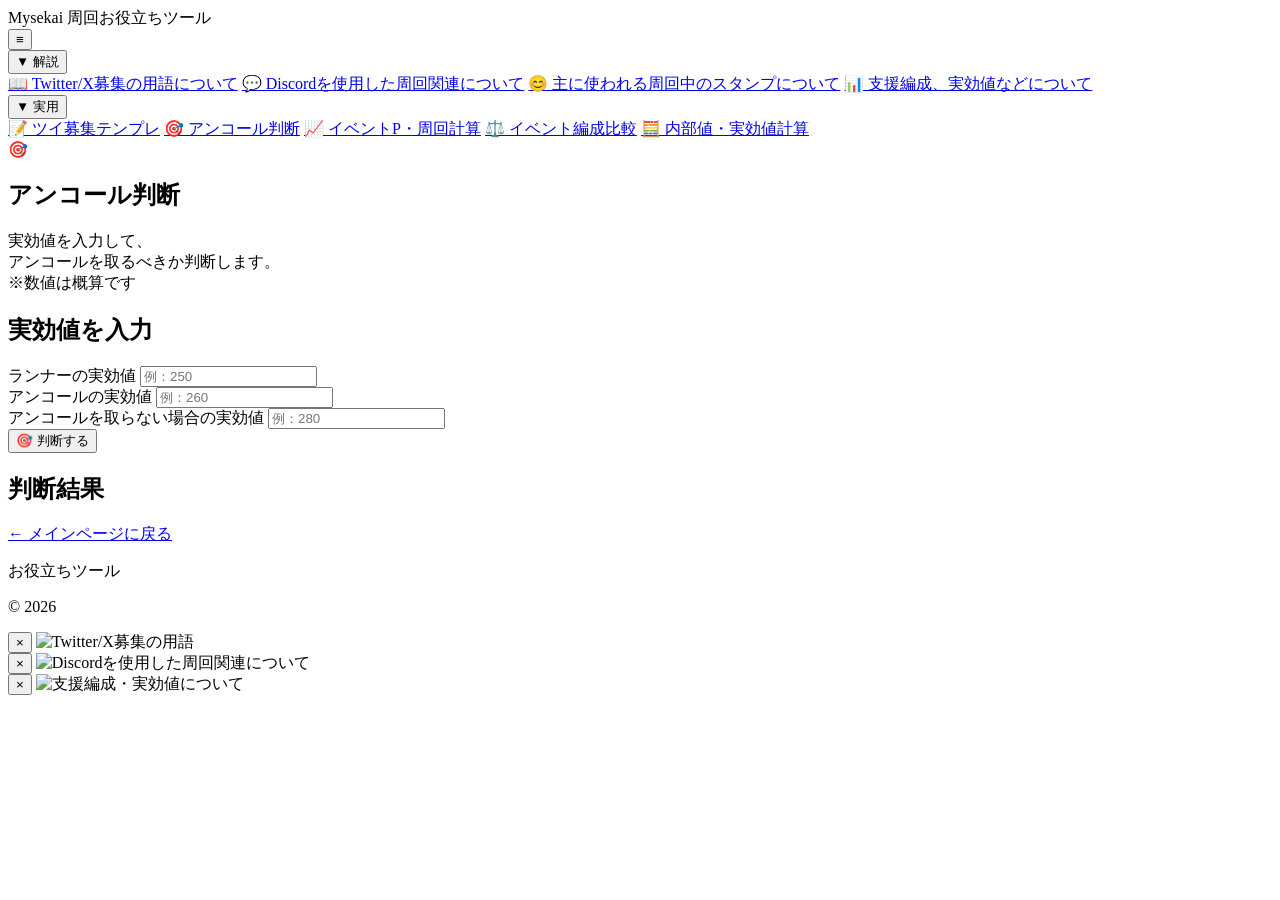
==== encore.html @ a8d65b5f "Add files via upload" ====
<!DOCTYPE html>
<html lang="ja">
<head>
    <meta charset="UTF-8">
    <meta name="viewport" content="width=device-width, initial-scale=1.0">
    <title>アンコール判断｜お役立ちツール</title>
    <link rel="stylesheet" href="css/style.css">
</head>

<body>
    <header class="header">
        <div class="header-inner">
            <div class="site-logo">
                <span class="logo-main">Mysekai</span>
                <span class="logo-sub">周回お役立ちツール</span>
            </div>

            <button class="menu-button" id="menu-button">≡</button>
            <div class="header-menu" id="header-menu">

                <div class="menu-section">
                    <button class="menu-section-button">▼ 解説</button>
                    <div class="menu-items">
                        <a href="#" id="twitter-terms-button">📖 Twitter/X募集の用語について</a>
                        <a href="#" id="discord-guide-button">💬 Discordを使用した周回関連について</a>
                        <a href="index.html">😊 主に使われる周回中のスタンプについて</a>
                        <a href="#" id="support-guide-button">📊 支援編成、実効値などについて</a>
                    </div>
                </div>
                
                <div class="menu-section">
                    <button class="menu-section-button">▼ 実用</button>
                    <div class="menu-items">
                        <a href="template.html">📝 ツイ募集テンプレ</a>
                        <a href="encore.html">🎯 アンコール判断</a>
                        <a href="event.html">📈 イベントP・周回計算</a>
                        <a href="event_compare.html">⚖️ イベント編成比較</a>
                        <a href="internal.html">🧮 内部値・実効値計算</a>
                    </div>
                </div>
            </div>   
    </header>

    <!-- メイン -->
    <main class="main">
        <section class="tool-page">
            <!-- タイトル -->
            <div class="tool-page-header">
                <div class="hero-icon">🎯</div>
                <h1>アンコール判断</h1>
                <p>
                    実効値を入力して、<br>
                    アンコールを取るべきか判断します。<br>
                    ※数値は概算です
                </p>
            </div>

            <!-- 入力 -->
            <div class="tool-card">
                <h2>実効値を入力</h2>
                <!-- ランナー -->
                <div class="form-group">
                    <label for="runner-value">
                        ランナーの実効値
                    </label>
                    <input
                        type="number"
                        id="runner-value"
                        placeholder="例：250"
                    >

                </div>

                <!-- アンコール -->
                <div class="form-group">
                    <label for="encore-value">
                        アンコールの実効値
                    </label>
                    <input
                        type="number"
                        id="encore-value"
                        placeholder="例：260"
                    >
                </div>

                <!-- 比較する編成 -->
                <div class="form-group">
                    <label for="other-value">
                        アンコールを取らない場合の実効値
                    </label>
                    <input
                        type="number"
                        id="other-value"
                        placeholder="例：280"
                    >
                </div>

                <!-- 計算 -->
                <button
                    id="calculate-button"
                    class="tool-main-button"
                >
                    🎯 判断する
                </button>

            </div>

            <!-- 結果 -->
            <div
                class="tool-card result-card"
                id="result-area"
            >
                <h2>判断結果</h2>
                <div id="result-content"></div>
            </div>

            <!-- 戻る -->
            <div class="back-link-area">
                <a href="index.html">
                    ← メインページに戻る
                </a>
            </div>
        </section>
    </main>

    <footer class="footer">
        <p>
            お役立ちツール
        </p>
        <p class="copyright">
            © 2026
        </p>
    </footer>

    <script src="js/encore.js"></script>
    <script src="js/main.js"></script>
    <div class="image-modal" id="twitter-terms-modal">
        <div class="image-modal-content">
            <button class="image-modal-close" id="twitter-terms-close">×</button>
            <img src="images/Twitter_text.png" alt="Twitter/X募集の用語">
        </div>
    </div>
    <div class="image-modal" id="discord-guide-modal">
        <div class="image-modal-content">
            <button class="image-modal-close" id="discord-guide-close">×</button>
            <img src="images/Discord_text.png" alt="Discordを使用した周回関連について">
        </div>
    </div>
    <div class="image-modal" id="support-guide-modal">
        <div class="image-modal-content">
            <button class="image-modal-close" id="support-guide-close">×</button>
            <img src="images/Sien_text.png" alt="支援編成・実効値について">
        </div>
    </div>
</body>
</html>
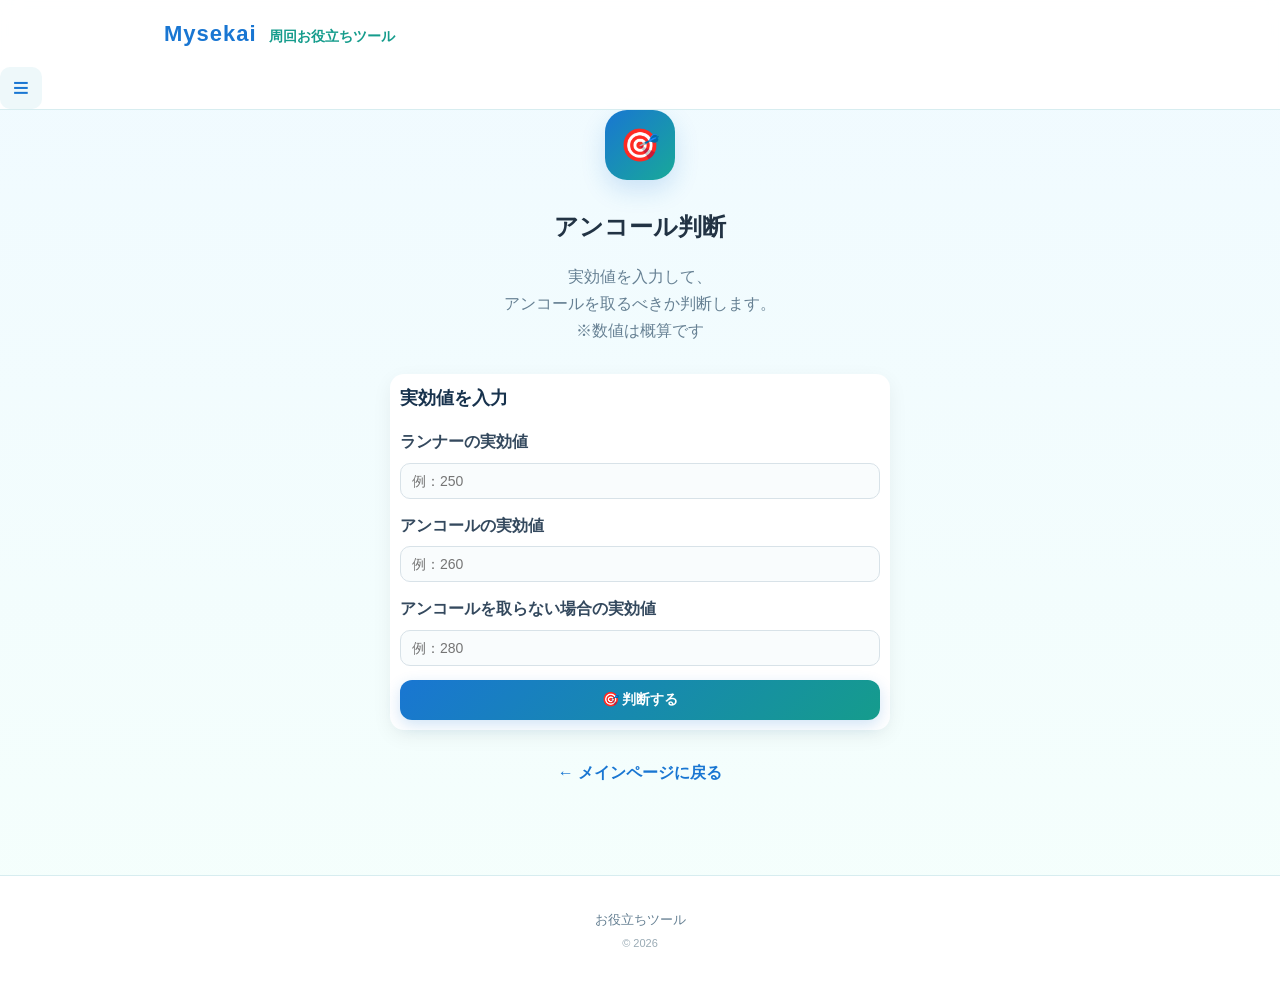
==== commit 232b96c3: "Add files via upload" ====
--- a/encore.html
+++ b/encore.html
@@ -10,7 +10,7 @@
 <body>
     <header class="header">
         <div class="header-inner">
-            <div class="site-logo">
+            <a href="index.html" class="site-logo">
                 <span class="logo-main">Mysekai</span>
                 <span class="logo-sub">周回お役立ちツール</span>
             </div>
--- a/css/style.css
+++ b/css/style.css
@@ -0,0 +1,763 @@
+* {
+    box-sizing: border-box;
+}
+html {
+    scroll-behavior: smooth;
+}
+body {
+    margin: 0;
+    font-family:
+        -apple-system,
+        BlinkMacSystemFont,
+        "Segoe UI",
+        "Noto Sans JP",
+        sans-serif;
+    color: #17324d;
+    background:
+        linear-gradient(
+            180deg,
+            #f0faff 0%,
+            #f5fffc 100%
+        );
+    line-height: 1.6;
+}
+
+/* =========================
+   ヘッダー
+========================= */
+.header {
+    position: sticky;
+    top: 0;
+    z-index: 100;
+    background: rgba(255, 255, 255, 0.94);
+    border-bottom: 1px solid #d7edf0;
+    backdrop-filter: blur(10px);
+}
+
+.header-inner {
+    max-width: 1000px;
+    margin: 0 auto;
+    padding: 16px 24px;
+    display: flex;
+    align-items: center;
+    justify-content: space-between;
+}
+
+.site-logo {
+    display: flex;
+    align-items: baseline;
+    gap: 12px;
+}
+
+.logo-main {
+    font-size: 22px;
+    font-weight: 800;
+    letter-spacing: 1px;
+    color: #1976d2;
+}
+
+.logo-sub {
+    font-size: 14px;
+    font-weight: 600;
+    color: #159c8c;
+}
+
+/* =========================
+   ヘッダーナビ
+========================= */
+.header-nav {
+    display: flex;
+    align-items: center;
+    gap: 6px;
+}
+
+.nav-button {
+    padding: 9px 16px;
+    border: none;
+    border-radius: 10px;
+    background: transparent;
+    font-size: 14px;
+    font-weight: 700;
+    color: #668093;
+    cursor: pointer;
+    transition: 0.2s;
+}
+
+.nav-button:hover {
+    color: #1976d2;
+    background: #eef8fa;
+}
+
+.nav-button.active {
+    color: #ffffff;
+    background: linear-gradient(
+        135deg,
+        #1976d2,
+        #159c8c
+    );
+    box-shadow:
+        0 4px 12px rgba(25, 118, 210, 0.18);
+}
+/* =========================
+   メイン
+========================= */
+.main {
+    max-width: 1000px;
+    margin: 0 auto;
+    padding: 0 24px 60px;
+}
+
+/* =========================
+   ヒーロー
+========================= */
+.hero {
+    text-align: center;
+    padding: 70px 20px 50px;
+}
+
+.hero-icon {
+    display: inline-flex;
+    align-items: center;
+    justify-content: center;
+    width: 70px;
+    height: 70px;
+    margin-bottom: 18px;
+    font-size: 32px;
+    border-radius: 22px;
+    background: linear-gradient(
+        135deg,
+        #1976d2,
+        #18a999
+    );
+    box-shadow:
+        0 10px 25px rgba(25, 118, 210, 0.18);
+}
+
+.hero h1 {
+    margin: 0;
+    font-size: clamp(30px, 5vw, 46px);
+    line-height: 1.25;
+    letter-spacing: 1px;
+    color: #163b5c;
+}
+
+.hero p {
+    margin: 20px 0 0;
+    font-size: 16px;
+    color: #668093;
+}
+
+/* =========================
+   セクション
+========================= */
+.content {
+    margin-bottom: 55px;
+}
+
+.content h2 {
+    margin: 0;
+    font-size: 27px;
+    color: #173f60;
+}
+
+.section-description {
+    margin: 8px 0 25px;
+    color: #708696;
+    font-size: 14px;
+}
+
+/* =========================
+   カード
+========================= */
+.card-grid {
+    display: grid;
+    grid-template-columns:
+        repeat(2, minmax(0, 1fr));
+    gap: 16px;
+}
+
+.menu-card {
+    position: relative;
+    display: flex;
+    align-items: center;
+    gap: 16px;
+    min-height: 120px;
+    padding: 20px 48px 20px 20px;
+    text-decoration: none;
+    color: inherit;
+    background: #ffffff;
+    border: 1px solid #dceef1;
+    border-radius: 18px;
+    box-shadow:
+        0 5px 18px rgba(30, 100, 120, 0.06);
+    transition:
+        transform 0.2s,
+        box-shadow 0.2s,
+        border-color 0.2s;
+}
+
+.menu-card:hover {
+    transform: translateY(-3px);
+    border-color: #72cfc5;
+    box-shadow:
+        0 10px 25px rgba(30, 100, 120, 0.12);
+}
+
+/* アイコン */
+.card-icon {
+    display: flex;
+    align-items: center;
+    justify-content: center;
+    flex-shrink: 0;
+    width: 54px;
+    height: 54px;
+    border-radius: 15px;
+    font-size: 25px;
+    background: #eaf8fa;
+}
+
+/* テキスト */
+.card-text {
+    min-width: 0;
+}
+
+.card-text h3 {
+    margin: 0 0 5px;
+    font-size: 17px;
+    color: #1d496b;
+}
+
+.card-text p {
+    margin: 0;
+    font-size: 13px;
+    color: #7a909e;
+}
+
+/* 矢印 */
+.arrow {
+    position: absolute;
+    right: 20px;
+    font-size: 28px;
+    color: #54b8ad;
+    transition: transform 0.2s;
+}
+
+.menu-card:hover .arrow {
+    transform: translateX(4px);
+}
+
+/* =========================
+   実用カード
+========================= */
+
+.practical-card {
+    border-color: #d3ece7;
+}
+.practical-card .card-icon {
+    background: #e7f8f4;
+}
+
+/* =========================
+   フッター
+========================= */
+.footer {
+    padding: 30px 20px;
+    text-align: center;
+    border-top: 1px solid #d7edf0;
+    background: #ffffff;
+    color: #668093;
+}
+
+.footer p {
+    margin: 4px 0;
+    font-size: 13px;
+}
+
+.footer .copyright {
+    font-size: 11px;
+    color: #9aabb5;
+}
+
+/* =========================
+   スマホ対応
+========================= */
+@media (max-width: 700px) {
+    .header-inner {
+        flex-direction: column;
+        align-items: stretch;
+        gap: 8px;
+        padding: 12px 14px;
+    }
+    .site-logo {
+        gap: 8px;
+        justify-content: center;
+    }
+    .header-nav {
+        width: 100%;
+    }
+    .nav-button {
+        flex: 1;
+        padding: 9px 8px;
+    }
+    .logo-main {
+        font-size: 18px;
+    }
+    .logo-sub {
+        font-size: 12px;
+    }
+    .main {
+        padding: 0 14px 45px;
+    }
+    .hero {
+        padding: 50px 10px 35px;
+    }
+    .hero-icon {
+        width: 60px;
+        height: 60px;
+
+        border-radius: 18px;
+
+        font-size: 28px;
+    }
+    .hero h1 {
+        font-size: 32px;
+    }
+    .hero p {
+        font-size: 14px;
+    }
+    .content h2 {
+        font-size: 23px;
+    }
+    .card-grid {
+        grid-template-columns: 1fr;
+    }
+    .menu-card {
+        min-height: 105px;
+
+        padding: 17px 45px 17px 16px;
+    }
+    .card-icon {
+        width: 48px;
+        height: 48px;
+
+        font-size: 22px;
+    }
+    .card-text h3 {
+        font-size: 16px;
+    }
+    .card-text p {
+        font-size: 12px;
+    }
+}
+/* =========================
+   タブ切り替え
+========================= */
+.tab-content {
+    display: none;
+}
+
+.tab-content.active {
+    display: block;
+}
+
+/* =====================
+   ツイ募集テンプレ
+   ===================== */
+.tool-page {
+    max-width: 500px;
+    margin: 0 auto;
+}
+
+.tool-page-header {
+    text-align: center;
+    margin-bottom: 30px;
+}
+
+.tool-page-header h1 {
+    margin: 10px 0;
+    font-size: 24px;
+    color: #234;
+}
+
+.tool-page-header p {
+    color: #668093;
+    line-height: 1.7;
+}
+
+/* 戻るボタン */
+.back-button {
+    padding: 9px 16px;
+    border-radius: 10px;
+    text-decoration: none;
+    color: #1976d2;
+    background: #eef8fa;
+    font-weight: 700;
+    font-size: 14px;
+}
+
+/* ツールカード */
+.tool-card {
+    background: #ffffff;
+    border-radius: 14px;
+    padding: 10px;
+    margin-bottom: 12px;
+    box-shadow:
+        0 6px 20px rgba(0, 0, 0, 0.06);
+}
+
+.tool-card h2 {
+    margin-top: 0;
+    margin-bottom: 16px;
+    font-size: 18px;
+}
+
+/* 入力欄 */
+.form-group {
+    margin-bottom: 14px;
+}
+
+.form-group label {
+    display: block;
+    margin-bottom: 8px;
+    font-weight: 700;
+    color: #34495e;
+}
+
+.form-group input,
+.form-group select,
+.form-group textarea {
+    width: 100%;
+    box-sizing: border-box;
+    padding: 9px 11px;
+    border: 1px solid #d8e2e8;
+    border-radius: 10px;
+    background: #f9fcfd;
+    font-size: 14px;
+    font-family: inherit;
+    outline: none;
+    transition: 0.2s;
+}
+
+.form-group input:focus,
+.form-group select:focus,
+.form-group textarea:focus {
+    border-color: #1976d2;
+    box-shadow:
+        0 0 0 3px rgba(25, 118, 210, 0.1);
+}
+
+.form-group textarea {
+    min-height: 130px;
+    resize: vertical;
+    line-height: 1.7;
+}
+
+.input-note {
+    margin: 6px 0 0;
+    font-size: 12px;
+    color: #8a9aa5;
+}
+
+/* 作成ボタン */
+.tool-main-button {
+    width: 100%;
+    padding: 11px;
+    border: none;
+    border-radius: 12px;
+    background: linear-gradient(
+        135deg,
+        #1976d2,
+        #159c8c
+    );
+    color: white;
+    font-size: 14px;
+    font-weight: 700;
+    cursor: pointer;
+    box-shadow:
+        0 5px 15px rgba(25, 118, 210, 0.2);
+
+    transition: 0.2s;
+}
+
+.tool-main-button:hover {
+    transform: translateY(-1px);
+}
+
+/* 結果 */
+.result-card {
+    display: none;
+}
+
+.result-card.show {
+    display: block;
+}
+
+#result-text {
+    width: 100%;
+    min-height: 180px;
+    box-sizing: border-box;
+    padding: 14px;
+    border: 1px solid #d8e2e8;
+    border-radius: 10px;
+    background: #f9fcfd;
+    font-family: inherit;
+    font-size: 14px;
+    line-height: 1.7;
+    resize: vertical;
+}
+
+/* 結果ボタン */
+.result-buttons {
+    display: flex;
+    gap: 10px;
+    margin-top: 12px;
+}
+
+.tool-sub-button,
+.tool-x-button {
+    flex: 1;
+    padding: 12px;
+    border: none;
+    border-radius: 10px;
+    font-size: 14px;
+    font-weight: 700;
+    cursor: pointer;
+}
+
+.tool-sub-button {
+    background: #eef3f6;
+    color: #526674;
+}
+
+.tool-x-button {
+    background: #111111;
+    color: #ffffff;
+}
+
+/* 下の戻るリンク */
+.back-link-area {
+    text-align: center;
+    margin: 30px 0;
+}
+
+.back-link-area a {
+    color: #1976d2;
+    text-decoration: none;
+    font-weight: 700;
+}
+
+/* スマホ */
+@media (max-width: 700px) {
+    .tool-page {
+        width: 100%;
+    }
+    .tool-page-header h1 {
+        font-size: 24px;
+    }
+    .tool-card {
+        padding: 20px 16px;
+        border-radius: 14px;
+    }
+    .result-buttons {
+        flex-direction: column;
+    }
+}
+
+
+/* =====================
+   アンコール判断
+   ===================== */
+.encore-result {
+    text-align: center;
+}
+
+.encore-result-main {
+    font-size: 20px;
+    font-weight: 700;
+    margin-bottom: 16px;
+    color: #1976d2;
+}
+
+.encore-result-value {
+    padding: 12px;
+    margin-bottom: 15px;
+    border-radius: 10px;
+    background: #eef8fa;
+    color: #526674;
+}
+
+.encore-result-value strong {
+    font-size: 24px;
+    color: #159c8c;
+}
+
+.encore-result p {
+    margin: 0;
+    line-height: 1.7;
+    font-size: 14px;
+    color: #668093;
+}
+
+/* ヘッダーメニュー */
+.header {
+    position: relative;
+}
+
+.menu-button {
+    width: 42px;
+    height: 42px;
+    border: none;
+    border-radius: 10px;
+    background: #eef8fa;
+    color: #1976d2;
+    font-size: 28px;
+    font-weight: 700;
+    cursor: pointer;
+}
+
+.menu-button:hover {
+    background: #dff2f5;
+}
+
+.header-menu {
+    position: absolute;
+    top: 65px;
+    right: 20px;
+    width: 280px;
+    padding: 4px;
+    background: #ffffff;
+    border-radius: 10px;
+    box-shadow: 0 8px 25px rgba(0, 0, 0, 0.15);
+    display: none;
+    z-index: 1000;
+}
+
+.header-menu.show {
+    display: block;
+}
+
+.menu-section {
+    margin: 0;
+}
+
+.menu-section-button {
+    width: 100%;
+    padding: 7px 10px;
+    border: none;
+    background: transparent;
+    text-align: left;
+    font-size: 14px;
+    font-weight: 700;
+    color: #34495e;
+    cursor: pointer;
+    border-radius: 6px;
+}
+
+.menu-section-button:hover {
+    background: #eef8fa;
+}
+
+.menu-items {
+    display: none;
+}
+
+.menu-items.show {
+    display: block;
+}
+
+.menu-items a {
+    display: block;
+    padding: 5px 10px 5px 24px;
+    text-decoration: none;
+    color: #668093;
+    font-size: 13px;
+    line-height: 1.4;
+    border-radius: 5px;
+}
+
+.menu-items a:hover {
+    background: #eef8fa;
+    color: #1976d2;
+}
+
+@media (max-width: 700px) {
+    .header-menu {
+        top: 62px;
+        left: 14px;
+        right: 14px;
+        width: auto;
+    }
+}
+/* 画像ポップアップ */
+.image-modal {
+    position: fixed;
+    inset: 0;
+    display: none;
+    align-items: center;
+    justify-content: center;
+    padding: 20px;
+    background: rgba(0,0,0,0.7);
+    z-index: 2000;
+    box-sizing: border-box;
+}
+
+.image-modal.show {
+    display: flex;
+}
+
+.image-modal-content {
+    position: relative;
+    max-width: 1000px;
+    max-height: 90vh;
+}
+
+.image-modal-content img {
+    display: block;
+    max-width: 100%;
+    max-height: 90vh;
+    border-radius: 10px;
+    object-fit: contain;
+}
+
+.image-modal-close {
+    position: absolute;
+    top: -14px;
+    right: -14px;
+    width: 36px;
+    height: 36px;
+    border: none;
+    border-radius: 50%;
+    background: #fff;
+    color: #34495e;
+    font-size: 24px;
+    line-height: 1;
+    cursor: pointer;
+    box-shadow: 0 3px 10px rgba(0,0,0,0.2);
+}
+
+@media (max-width:700px) {
+    .image-modal {
+        padding: 10px;
+    }
+
+    .image-modal-content {
+        max-width: 100%;
+        max-height: 90vh;
+    }
+
+    .image-modal-content img {
+        max-width: 100%;
+        max-height: 85vh;
+    }
+
+    .image-modal-close {
+        top: -10px;
+        right: -6px;
+    }
+}
+
+.site-logo{
+    text-decoration:none;
+    color:inherit;
+    cursor:pointer;
+}
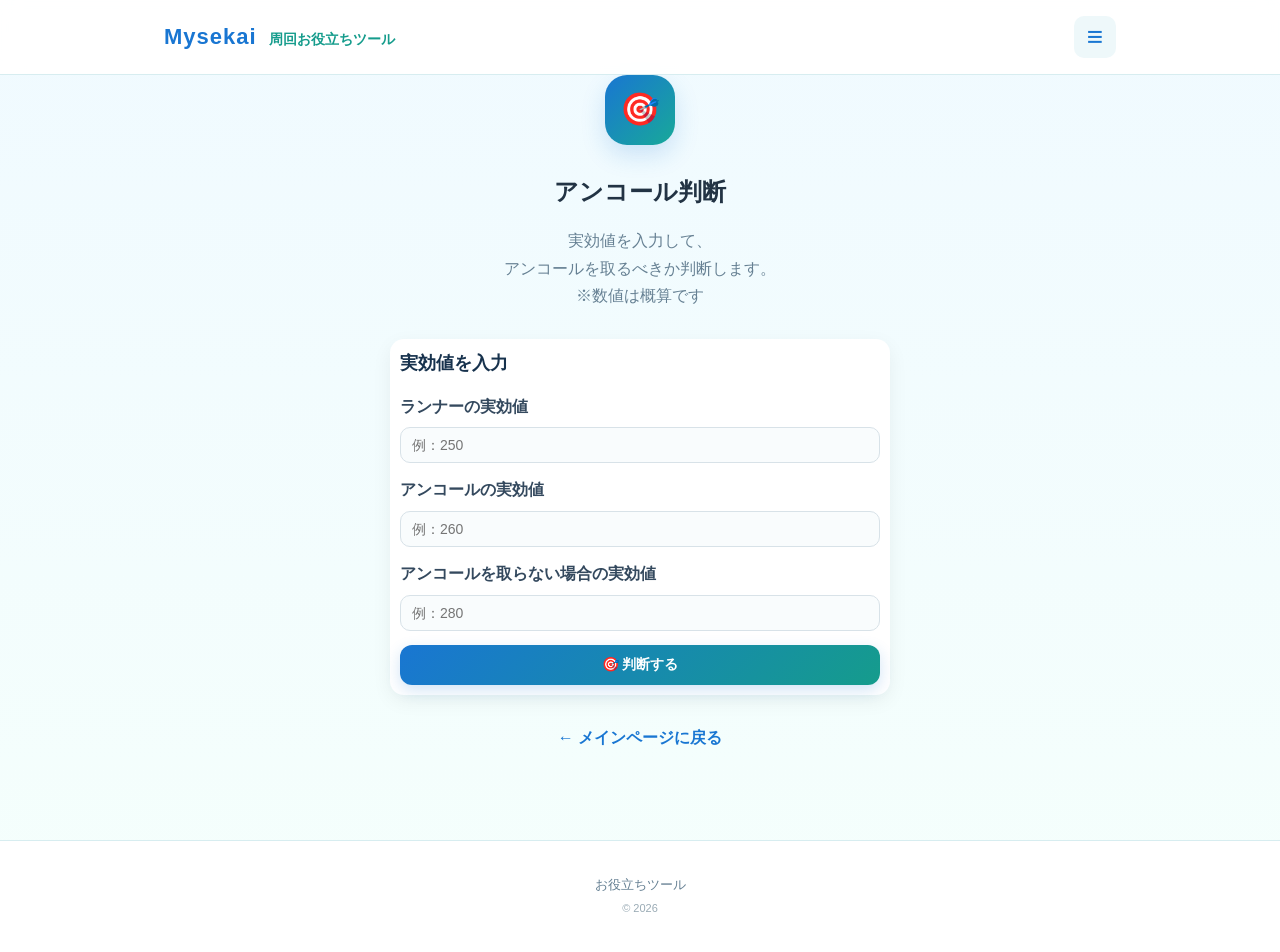
==== commit 031c0c63: "Add files via upload" ====
--- a/encore.html
+++ b/encore.html
@@ -13,7 +13,7 @@
             <a href="index.html" class="site-logo">
                 <span class="logo-main">Mysekai</span>
                 <span class="logo-sub">周回お役立ちツール</span>
-            </div>
+            </a>
 
             <button class="menu-button" id="menu-button">≡</button>
             <div class="header-menu" id="header-menu">
